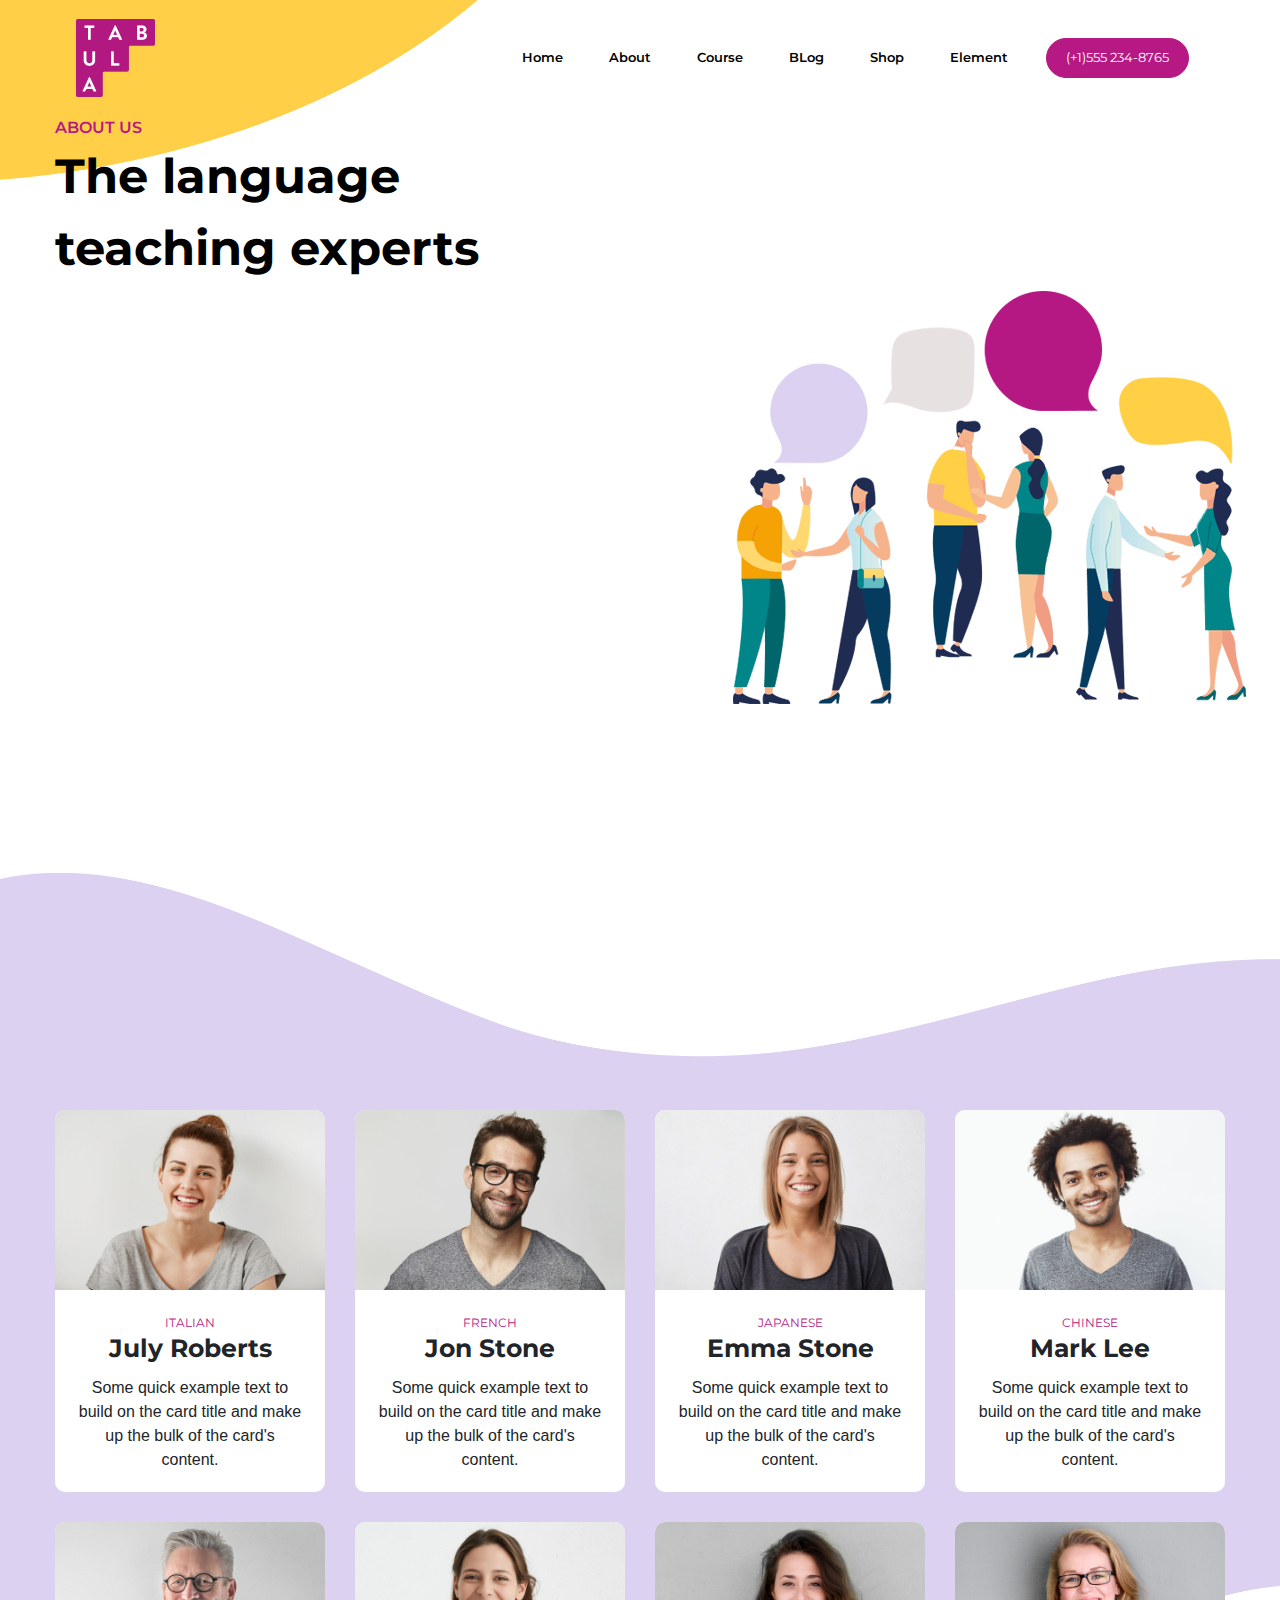
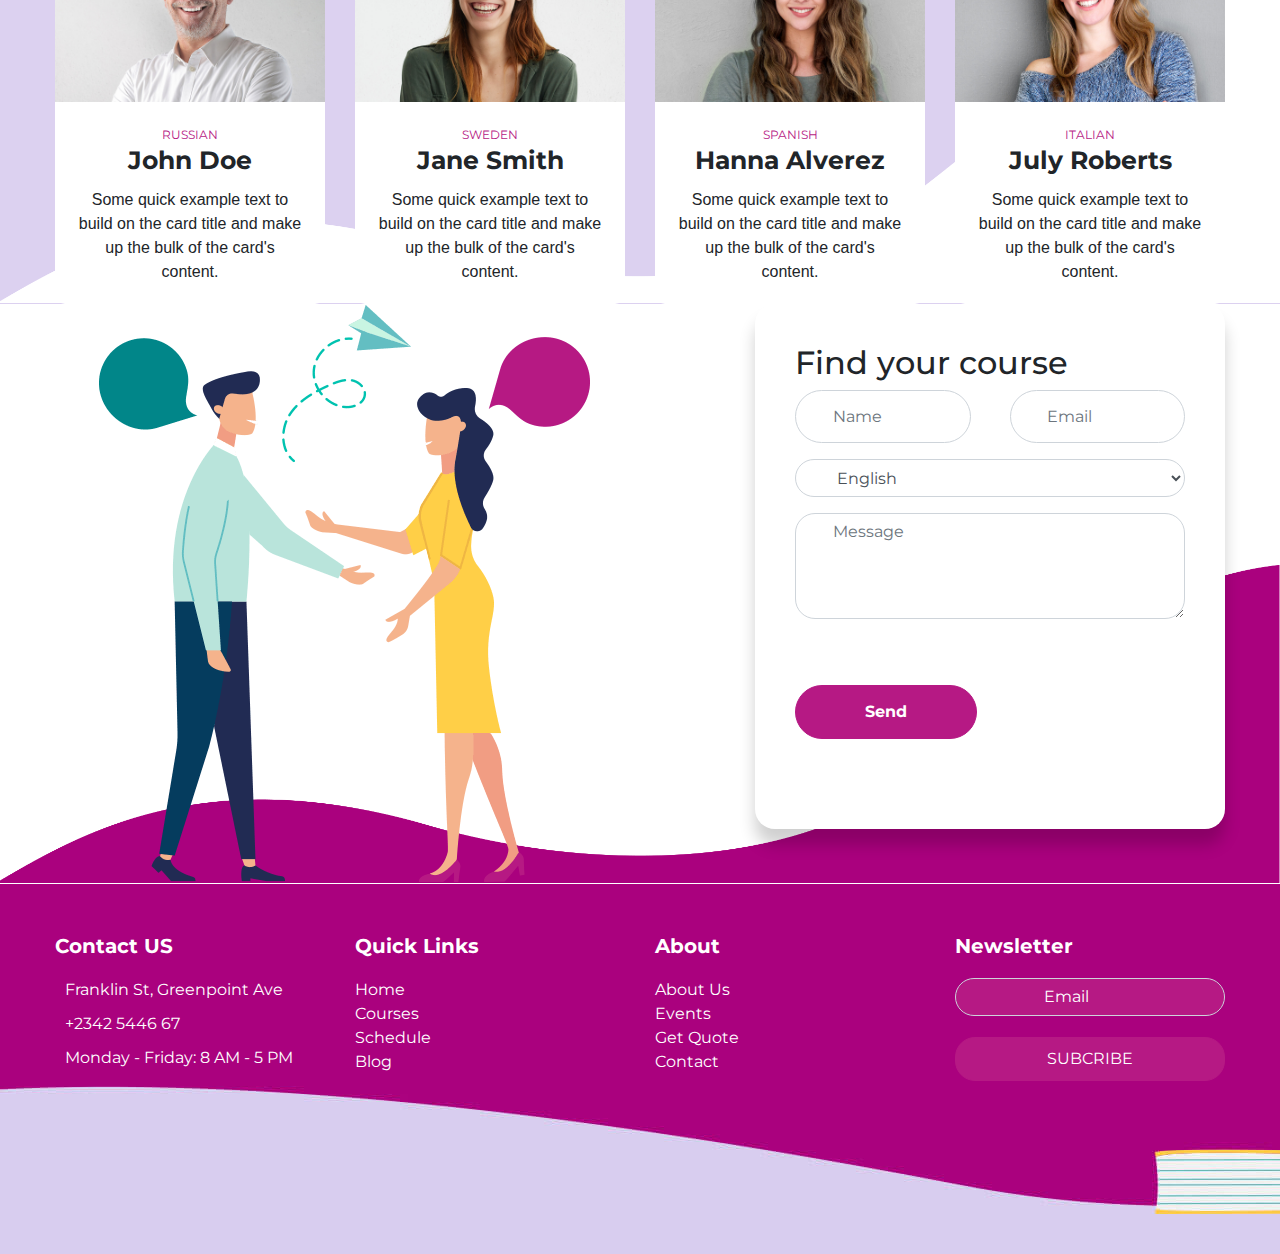
==== index.html @ 640b819b "posted" ====
<!doctype html>
<html lang="en">

<head>
    <title>Title</title>
    <!-- Required meta tags -->
    <meta charset="utf-8">
    <meta name="viewport" content="width=device-width, initial-scale=1, shrink-to-fit=no">
    <!-- Google font -->
    <link rel="preconnect" href="https://fonts.googleapis.com">
    <link rel="preconnect" href="https://fonts.gstatic.com" crossorigin>
    <link href="https://fonts.googleapis.com/css2?family=Montserrat:wght@300;400;700&display=swap" rel="stylesheet">
    <!-- Bootstrap CSS -->
    <link rel="stylesheet" href="https://stackpath.bootstrapcdn.com/bootstrap/4.3.1/css/bootstrap.min.css"
        integrity="sha384-ggOyR0iXCbMQv3Xipma34MD+dH/1fQ784/j6cY/iJTQUOhcWr7x9JvoRxT2MZw1T" crossorigin="anonymous">
    <!-- fontawesome -->
    <link rel="stylesheet" href="https://cdnjs.cloudflare.com/ajax/libs/font-awesome/6.2.1/css/all.min.css"
        integrity="sha512-MV7K8+y+gLIBoVD59lQIYicR65iaqukzvf/nwasF0nqhPay5w/9lJmVM2hMDcnK1OnMGCdVK+iQrJ7lzPJQd1w=="
        crossorigin="anonymous" referrerpolicy="no-referrer" />
    <style>
      
        
    </style>
    <link rel="stylesheet" href="./css/style.css">
</head>

<body>
    <div class="wrap-header">
        <div class="container">
            <!-- nav -->
            <nav id="myNavbar" class="navbar navbar-expand-lg zar  justify-content-lg-between">
                <!-- brand -->
                <a class="navbar-brand" href="#">
                    <img src="./images/crest.png" />
                </a>



                <!-- navbar -->
                <div class="wraper-nav">
                    <div class=" navbar-collapse" id="navbarNavDropdown">
                        <ul class="navbar-nav">
                            <li class="nav-item">
                                <a class="nav-link" href="#home" data-toggle="home">Home</span></a>
                                <ul class="collapse d-lg-none list-unstyled" id="home">
                                    <li>Wavy</li>
                                    <hr class="d-none d-lg-block">
                                    <li>Suny</li>
                                    <hr class="d-none d-lg-block">
                                    <li>Shady</li>
                                </ul>
                            </li>
                            <li class="nav-item">
                                <a class="nav-link" href="#about" data-toggle="collapse">About</a>
                                <ul class="collapse d-lg-none list-unstyled" id="about">
                                    <li>About Us</li>
                                    <hr class="d-none d-lg-block">
                                    <li>About Me</li>
                                    <hr class="d-none d-lg-block">
                                    <li>Out Team</li>
                                    <hr class="d-none d-lg-block">
                                    <li>History</li>
                                    <hr class="d-none d-lg-block">
                                    <li>Testimonials</li>
                                    <hr class="d-none d-lg-block">
                                    <li>Contact</li>
                                    <hr class="d-none d-lg-block">
                                    <li>Comming Soon</li>
                                    <hr class="d-none d-lg-block">
                                    <li>404</li>
                                </ul>
                            </li>
                            <li class="nav-item">
                                <a class="nav-link" href="#course" data-toggle="collapse">Course</a>
                                <ul class="collapse d-lg-none list-unstyled" id="course">
                                    <li>Courses</li>
                                    <hr class="d-none d-lg-block">
                                    <li>Single Courses</li>
                                    <hr class="d-none d-lg-block">
                                    <li>Schedule</li>
                                    <hr class="d-none d-lg-block">
                                    <li>Workshop</li>
                                    <hr class="d-none d-lg-block">
                                    <li>Workshop & Events</li>
                                    <hr class="d-none d-lg-block">
                                    <li>Get Quote</li>
                                </ul>
                            </li>
                            <li class="nav-item" id="check">
                                <a href="#blog" data-toggle="collapse" class="nav-link">BLog</a>
                                <ul class="collapse d-lg-none list-unstyled" id="blog">
                                    <li>Standard View</li>
                                    <hr class="d-none d-lg-block">
                                    <li>Columns view</li>
                                    <hr class="d-none d-lg-block">
                                    <li>Simple view</li>
                                    <hr class="d-none d-lg-block">
                                    <li>Grid View</li>
                                    <hr class="d-none d-lg-block">
                                    <li>Workshop & Events</li>
                                    <hr class="d-none d-lg-block">
                                    <li>Get Quote</li>
                                </ul>
                            </li>
                            <li class="nav-item">
                                <a class="nav-link" data-toggle="collapse" href="#shop">Shop</a>
                                <ul class="collapse d-lg-none list-unstyled" id="shop">
                                    <li>Products</li>
                                    <hr class="d-none d-lg-block">
                                    <li>Card</li>
                                    <hr class="d-none d-lg-block">
                                    <li>Checkout</li>
                                    <hr class="d-none d-lg-block">
                                    <li>My Account</li>
                                </ul>
                            </li>
                            <li class="nav-item">
                                <a class="nav-link" data-toggle="collapse" href="#element">Element</a>
                                <ul class="collapse d-lg-none list-unstyled" id="element">
                                    <li>Base</li>
                                    <hr class="d-none d-lg-block">
                                    <li>Common</li>
                                    <hr class="d-none d-lg-block">
                                    <li>Presentational</li>
                                </ul>
                            </li>
                        </ul>
                        <button><i class="fa-solid fa-phone"></i> (+1)555 234-8765</button>
                        <div class="social">
                            <a href="#"><i class="fa-brands fa-twitter"></i></a>
                            <a href="#"><i class="fa-brands fa-facebook-f"></i></a>
                            <a href="#"><i class="fa-brands fa-youtube"></i></a>
                            <a href="#"><i class="fa-brands fa-instagram"></i></a>
                        </div>
                    </div>
                </div>
            </nav>
            <div class="content">
                <div class="box d-lg-none">
                    <button id="btnOpen"><i class="fa-solid fa-bars"></i></button>
                    <a class="logoFake" href="">
                        <img src="./images/crest.png" alt="" style="width: 50px;">
                    </a>
                </div>
                <span class="about-us">About us</span><br/>
                <span class="about-us-content">The language<br/> teaching experts</span>
            </div>
        </div>
    </div>
    <div class="intro">
        <div class="container">
            <div class="row">
                <div class="col-sm-6 col-lg-3">
                    <div class="card">
                        <img src="./images/teacher_1.jpg" class="card-img-top" alt="...">
                        <div class="card-body text-center">
                            <span class="card-country">ITALIAN</span>
                            <h5 class="card-title">July Roberts</h5>
                            <p class="card-text">Some quick example text to build on the card title and make up the bulk
                                of
                                the card's content.</p>
                        </div>
                    </div>
                </div>
                <div class="col-sm-6 col-lg-3">
                    <div class="card">
                        <img src="./images/teacher_2.jpg" class="card-img-top" alt="...">
                        <div class="card-body text-center">
                            <span class="card-country">FRENCH</span>
                            <h5 class="card-title">Jon Stone</h5>
                            <p class="card-text">Some quick example text to build on the card title and make up the bulk
                                of
                                the card's content.</p>
                        </div>
                    </div>
                </div>
                <div class="col-sm-6 col-lg-3">
                    <div class="card">
                        <img src="./images/teacher_3.jpg" class="card-img-top" alt="...">
                        <div class="card-body text-center">
                            <span class="card-country">JAPANESE</span>
                            <h5 class="card-title">Emma Stone</h5>
                            <p class="card-text">Some quick example text to build on the card title and make up the bulk
                                of
                                the card's content.</p>
                        </div>
                    </div>
                </div>
                <div class="col-sm-6 col-lg-3">
                    <div class="card">
                        <img src="./images/teacher_4.jpg" class="card-img-top" alt="...">
                        <div class="card-body text-center">
                            <span class="card-country">CHINESE</span>
                            <h5 class="card-title">Mark Lee</h5>
                            <p class="card-text">Some quick example text to build on the card title and make up the bulk
                                of
                                the card's content.</p>
                        </div>
                    </div>
                </div>
                <div class="col-sm-6 col-lg-3">
                    <div class="card">
                        <img src="./images/teacher_5.jpg" class="card-img-top" alt="...">
                        <div class="card-body text-center">
                            <span class="card-country">RUSSIAN</span>
                            <h5 class="card-title">John Doe</h5>
                            <p class="card-text">Some quick example text to build on the card title and make up the bulk
                                of
                                the card's content.</p>
                        </div>
                    </div>
                </div>
                <div class="col-sm-6 col-lg-3">
                    <div class="card">
                        <img src="./images/teacher_6.jpg" class="card-img-top" alt="...">
                        <div class="card-body text-center">
                            <span class="card-country">SWEDEN</span>
                            <h5 class="card-title">Jane Smith</h5>
                            <p class="card-text">Some quick example text to build on the card title and make up the bulk
                                of
                                the card's content.</p>
                        </div>
                    </div>
                </div>
                <div class="col-sm-6 col-lg-3">
                    <div class="card">
                        <img src="./images/teacher_7.jpg" class="card-img-top" alt="...">
                        <div class="card-body text-center">
                            <span class="card-country">SPANISH</span>
                            <h5 class="card-title">Hanna Alverez</h5>
                            <p class="card-text">Some quick example text to build on the card title and make up the bulk
                                of
                                the card's content.</p>
                        </div>
                    </div>
                </div>
                <div class="col-sm-6 col-lg-3">
                    <div class="card">
                        <img src="./images/teacher_8.jpg" class="card-img-top" alt="...">
                        <div class="card-body text-center">
                            <span class="card-country">ITALIAN</span>
                            <h5 class="card-title">July Roberts</h5>
                            <p class="card-text">Some quick example text to build on the card title and make up the bulk
                                of
                                the card's content.</p>
                        </div>
                    </div>
                </div>

            </div>
        </div>
    </div>
    <div class="looking">

        <div class="container">
            <div class="row">
                <div class="col-lg-7">
                    <img src="./images/conatct_inner.png" alt="">
                </div>
                <div class="col-lg-5">

               
                <form>
                    <h2>Find your course</h2>
                    <div class="d-flex justify-content-between">

                        <div class="form-group">
                            <i class="icon fa-regular fa-user"></i>
                            <input type="text" class="form-control" name="" id="" aria-describedby="helpId" placeholder="Name">
                        </div>
                        <div class="form-group">
                            <i class="icon fa-regular fa-envelope"></i>
                            <input type="text" class="form-control" name="" id="" aria-describedby="helpId" placeholder="Email">
                        </div>
                    </div>
                 
                    <div class="form-group" style="width:100%">
                       <i class="icon fa-solid fa-graduation-cap"></i>
                        <select class="form-control">
                            <option selected>English</option>
                            <option>French</option>
                            <option>Spanish</option>
                            <option>German</option>
                        </select>
                    </div>
                    <div class="form-group" style="width:100%">
                        <i class="icon-text-area fa-regular fa-message"></i>
                        <textarea class="form-control" placeholder="Message" rows="3"></textarea>
                    </div>
                    
                    <button>Send</button>
                </form>
            </div>
            </div>
        </div>
    </div>
    <div class="footer">
        <div class="container">
            <div class="row">
                <div class="col-6 col-lg-3">
                    <h5>Contact US</h5>
                    <div class="address">
                        <i class="fa-solid fa-location-dot"></i><span>   Franklin St, Greenpoint Ave</span>
                    </div>
                    <div class="address">
                        <i class="fa-solid fa-phone"></i>
                        <span>+2342 5446 67</span>
                    </div>
                    <div class="address">
                        <i class="fa-solid fa-clock"></i>
                        <span>Monday - Friday: 8 AM - 5 PM</span>
                    </div>
                    <div class="social">
                        <i class="fa-brands fa-twitter"></i>
                        <i class="fa-brands fa-facebook-f"></i>
                        <i class="fa-brands fa-youtube"></i>
                        <i class="fa-brands fa-instagram"></i>
                    </div>
                </div>
                <div class="col-6 col-lg-3">
                    <h5>Quick Links</h5>
                    <ul class="list-unstyled">
                        <li><a href="#">Home</a></li>
                        <li><a href="#">Courses</a></li>
                        <li><a href="#">Schedule</a></li>
                        <li><a href="#">Blog</a></li>
                    </ul>
                </div>
                <div class="col-6 col-lg-3">
                    <h5>About</h5>
                    <ul class="list-unstyled">
                        <li><a href="#">About Us</a></li>
                        <li><a href="#">Events</a></li>
                        <li><a href="#">Get Quote</a></li>
                        <li><a href="#">Contact</a></li>
                    </ul>
                </div>
                <div class="col-6 col-lg-3">
                    <h5>Newsletter</h5>
                    <div class="form-group">
                      <input type="text" class="form-control" name="" id="" aria-describedby="helpId" placeholder="                   Email">
                    </div>
                    <button class="subcribe">SUBCRIBE</button>
                </div>
            </div>
        </div>
    </div>

    <!-- Optional JavaScript -->
    <!-- jQuery first, then Popper.js, then Bootstrap JS -->
    <script src="https://code.jquery.com/jquery-3.3.1.slim.min.js"
        integrity="sha384-q8i/X+965DzO0rT7abK41JStQIAqVgRVzpbzo5smXKp4YfRvH+8abtTE1Pi6jizo"
        crossorigin="anonymous"></script>
    <script src="https://cdnjs.cloudflare.com/ajax/libs/popper.js/1.14.7/umd/popper.min.js"
        integrity="sha384-UO2eT0CpHqdSJQ6hJty5KVphtPhzWj9WO1clHTMGa3JDZwrnQq4sF86dIHNDz0W1"
        crossorigin="anonymous"></script>
    <script src="https://stackpath.bootstrapcdn.com/bootstrap/4.3.1/js/bootstrap.min.js"
        integrity="sha384-JjSmVgyd0p3pXB1rRibZUAYoIIy6OrQ6VrjIEaFf/nJGzIxFDsf4x0xIM+B07jRM"
        crossorigin="anonymous"></script>
    <script>
        $(document).ready(function () {
            let count = 2;
            $("#btnOpen")[0].onclick = () => {
                if (count % 2 === 0) {
                    $("#myNavbar")[0].classList.add("navbar-to-right")
                    $(".logoFake")[0].style.visibility = "hidden"
                    $("#btnOpen")[0].innerHTML = `<i class="fa-solid fa-xmark"></i>`
                    $(".wrap-header")[0].classList.add("mgleft")
                    $("body")[0].classList.add("overflow")
                } else {
                    $("#myNavbar")[0].classList.remove("navbar-to-right")
                    $(".wrap-header")[0].classList.remove("mgleft")
                    $(".logoFake")[0].style.visibility = "visible"
                    $("#btnOpen")[0].innerHTML = `<i class="fa-solid fa-bars"></i>`
                    $("body")[0].classList.remove("overflow")
                }
                count++
            }
            $(".nav-item").each((index) => {
                $(".nav-item")[index].onmouseenter = () => {
                    console.log($(".nav-item"));
                    if ($(window).width() > 992) {
                        $(".nav-item")[index].classList.add("dropdown")
                        $(".nav-item a")[index].classList.add("dropdown")
                        $(".nav-item a")[index].setAttribute("data-toggle", "dropdown")
                        $(".nav-item ul")[index].classList.add("dropdown-menu")
                        $(".nav-item ul")[index].classList.add("show")
                        $(".nav-item ul")[index].classList.remove("collapse")
                        $(".nav-item ul")[index].classList.remove("d-lg-none")
                    }
                }
                $(".nav-item")[index].onmouseleave = () => {
                    if ($(window).width() > 992) {
                        $(".nav-item")[index].classList.remove("dropdown")
                        $(".nav-item a")[index].setAttribute("data-toggle", "collapse")
                        $(".nav-item ul")[index].classList.remove("dropdown-menu")
                        $(".nav-item ul")[index].classList.remove("show")
                        $(".nav-item ul")[index].classList.add("collapse")
                        $(".nav-item ul")[index].classList.add("d-lg-none")
                    }
                }
          
            })
        })
    </script>
</body>

</html>
---- css/style.css ----
* {
  margin: 0;
  padding: 0;
  box-sizing: border-box;
}

html, body {
  font-family: "Montserrat", sans-serif;
}

.wrap-header {
  background-image: url("../images/yellow_top_wave_01.png"), url("../images/hero_team.png"), url("../images/Violet_top_left_wave.png");
  background-position: left top, right, bottom;
  background-repeat: no-repeat, no-repeat, no-repeat;
  background-size: contain, auto, contain;
  height: 120vh;
  transition: all 0.5s;
}
.wrap-header #myNavbar {
  font-weight: 600;
  font-size: 0.8rem;
}
.wrap-header #myNavbar .social i {
  color: black;
  margin-left: 5px;
}
.wrap-header #myNavbar .social i:hover {
  color: #b61984;
}
.wrap-header #myNavbar button {
  background-color: transparent;
  color: white;
  padding: 10px 20px;
  border-radius: 20px;
  border: none;
  position: relative;
  z-index: 1;
}
.wrap-header #myNavbar button::before {
  content: "";
  width: 100%;
  height: 100%;
  position: absolute;
  top: 0px;
  left: 0px;
  border-radius: 20px;
  border: 1px solid #b61984;
  background-color: #b61984;
  z-index: -2;
}
.wrap-header #myNavbar button::after {
  content: "";
  width: 100%;
  height: 100%;
  position: absolute;
  top: 0px;
  left: 0px;
  border-radius: 20px;
  transform: scale(0);
  transition: all 0.15s;
  z-index: -1;
}
.wrap-header #myNavbar button:hover {
  color: #b61984;
}
.wrap-header #myNavbar button:hover::after {
  background-color: white;
  color: #b61984;
  border: 1px solid #b61984;
  transform: scale(1);
}
.wrap-header #myNavbar button:focus-visible {
  outline: none;
}
.wrap-header #myNavbar .wraper-nav .nav-item {
  margin-right: 30px;
}
.wrap-header #myNavbar .wraper-nav .nav-item .nav-link {
  color: black;
}
.wrap-header #myNavbar .wraper-nav .dropdown-menu {
  /* background-color: yellow; */
  padding: 10px;
  box-shadow: 0 8px 16px 0 rgba(0, 0, 0, 0.19);
  border: none;
  border-radius: 0px;
}
.wrap-header #myNavbar .wraper-nav .dropdown-menu li {
  padding: 8px;
  font-size: 0.6rem;
}
.wrap-header #myNavbar .wraper-nav .dropdown-menu li:hover {
  color: #b61984;
}
.wrap-header #myNavbar .wraper-nav .dropdown-menu hr {
  margin: 0;
  padding: 0;
}
.wrap-header .content {
  transition: all 0.5s;
}
.wrap-header .content #btnOpen {
  background-color: transparent;
  border: none;
}
.wrap-header .content .about-us {
  color: #b61984;
  font-weight: 600;
  text-transform: uppercase;
  margin-top: 100px;
}
.wrap-header .content .about-us-content {
  color: black;
  font-size: 3rem;
  font-weight: 700;
}
.wrap-header .navbar-to-right {
  transform: translateX(0px) !important;
}

.mgleft {
  margin-left: 300px;
  /* overflow: hidden; */
}

.overflow {
  overflow: hidden;
}

@media (max-width: 992px) {
  #myNavbar {
    position: absolute;
    top: 0;
    left: 0;
    width: 300px;
    height: 100vh;
    background-color: white;
    transform: translateX(-300px);
    transition: all 0.5s;
    overflow-y: auto;
    text-align: center;
  }
  .navbar {
    justify-content: center !important;
    flex-direction: column;
    flex-wrap: nowrap;
  }
}
@media (min-width: 992px) {
  .mgleft {
    margin-left: 0px;
    /* overflow: auto; */
  }
  .overflow {
    overflow-x: hidden;
    overflow-y: auto;
  }
}
@media (min-width: 1200px) {
  .container {
    max-width: 1200px;
  }
}
.intro {
  width: 100%;
  /* height: 100vh; */
  background-image: url("/images/Wave_White_bottom_right_shape_01.png");
  background-color: #dcd1f0;
  background-position: cover;
  background-repeat: no-repeat;
  background-position: bottom;
  background-size: 100%;
}
.intro .card {
  margin-top: 30px;
  border: none;
  overflow: hidden;
  transition: all 0.15s;
  border-radius: 10px;
}
.intro .card:hover {
  box-shadow: 0 16px 16px 0 rgba(0, 0, 0, 0.19);
}
.intro .card .img {
  transition: all 0.15s;
}
.intro .card .img:hover {
  transform: scale(1.05);
}
.intro .card .card-country {
  color: #b61984;
  font-size: 0.75rem;
}
.intro .card .card-title {
  font-size: 1.55rem;
  font-weight: 700;
}
.intro .card .card-text {
  font-family: Roboto, Oxygen, Ubuntu, Cantarell, "Open Sans", "Helvetica Neue", sans-serif;
}

/* looking */
.looking {
  background-image: url("../images/accent_bottom_wave_01.png");
  background-size: 100%;
  background-repeat: no-repeat;
  background-position: bottom;
}
.looking form {
  box-shadow: 0 16px 16px 0 rgba(0, 0, 0, 0.19);
  padding: 40px;
  border-radius: 20px;
  background-color: white;
}
.looking form .form-group {
  width: 45%;
  position: relative;
}
.looking form .form-group .icon {
  position: absolute;
  top: 50%;
  transform: translateY(-50%);
  left: 0.9rem;
  color: #b61984;
}
.looking form .form-group input {
  padding-left: 2.3rem;
  border-radius: 40px;
  padding-top: 1.6rem;
  padding-bottom: 1.6rem;
}
.looking form .form-group select {
  padding-left: 2.3rem;
  border-radius: 40px;
}
.looking form .form-group .icon-text-area {
  position: absolute;
  top: 0.8rem;
  left: 0.9rem;
  color: #b61984;
}
.looking form .form-group textarea {
  padding-left: 2.3rem;
  border-radius: 20px;
  padding-bottom: 1.6rem;
}
.looking form button {
  background-color: transparent;
  color: white;
  padding: 10px 20px;
  border-radius: 40px;
  border: none;
  position: relative;
  z-index: 1;
  padding: 15px 70px;
  font-weight: 700;
  margin-top: 50px;
  margin-bottom: 50px;
}
.looking form button::before {
  content: "";
  width: 100%;
  height: 100%;
  position: absolute;
  top: 0px;
  left: 0px;
  border-radius: 40px;
  border: 1px solid #b61984;
  background-color: #b61984;
  z-index: -2;
}
.looking form button::after {
  content: "";
  width: 100%;
  height: 100%;
  position: absolute;
  top: 0px;
  left: 0px;
  border-radius: 40px;
  transform: scale(0);
  transition: all 0.15s;
  z-index: -1;
}
.looking form button:hover {
  color: #b61984;
}
.looking form button:hover::after {
  background-color: white;
  color: #b61984;
  border: 1px solid #b61984;
  transform: scale(1);
}
.looking form button:focus-visible {
  outline: none;
}

.footer {
  background-image: url("../images/footer_background.jpg");
  background-position: bottom;
  background-repeat: no-repeat;
  padding-top: 50px;
  padding-bottom: 150px;
  color: white;
}
.footer h5 {
  font-weight: 700;
  margin-bottom: 20px;
}
.footer .address {
  margin-bottom: 10px;
  margin-right: 10px;
}
.footer .address i {
  margin-right: 10px;
}
.footer .address span:hover {
  cursor: pointer;
  opacity: 0.8;
}
.footer .social i {
  color: black;
  margin-left: 5px;
}
.footer .social i:hover {
  color: #b61984;
}
.footer .social i {
  color: white;
}
.footer .social i:hover {
  color: black;
  cursor: pointer;
}
.footer ul li a {
  text-decoration: none;
  color: white;
}
.footer ul li a:hover {
  opacity: 0.8;
}
.footer input {
  border-radius: 20px;
  background-color: #b61984;
  color: white !important;
}
.footer input:focus {
  background-color: #b61984;
}
.footer input::-moz-placeholder {
  color: white;
}
.footer input:-ms-input-placeholder {
  color: white;
}
.footer input::placeholder {
  color: white;
}
.footer button {
  background-color: transparent;
  color: white;
  padding: 10px 20px;
  border-radius: 20px;
  border: none;
  position: relative;
  z-index: 1;
  width: 100%;
  margin-top: 5px;
}
.footer button::before {
  content: "";
  width: 100%;
  height: 100%;
  position: absolute;
  top: 0px;
  left: 0px;
  border-radius: 20px;
  border: 1px solid #b61984;
  background-color: #b61984;
  z-index: -2;
}
.footer button::after {
  content: "";
  width: 100%;
  height: 100%;
  position: absolute;
  top: 0px;
  left: 0px;
  border-radius: 20px;
  transform: scale(0);
  transition: all 0.15s;
  z-index: -1;
}
.footer button:hover {
  color: #b61984;
}
.footer button:hover::after {
  background-color: white;
  color: #b61984;
  border: 1px solid #b61984;
  transform: scale(1);
}
.footer button:focus-visible {
  outline: none;
}/*# sourceMappingURL=style.css.map */
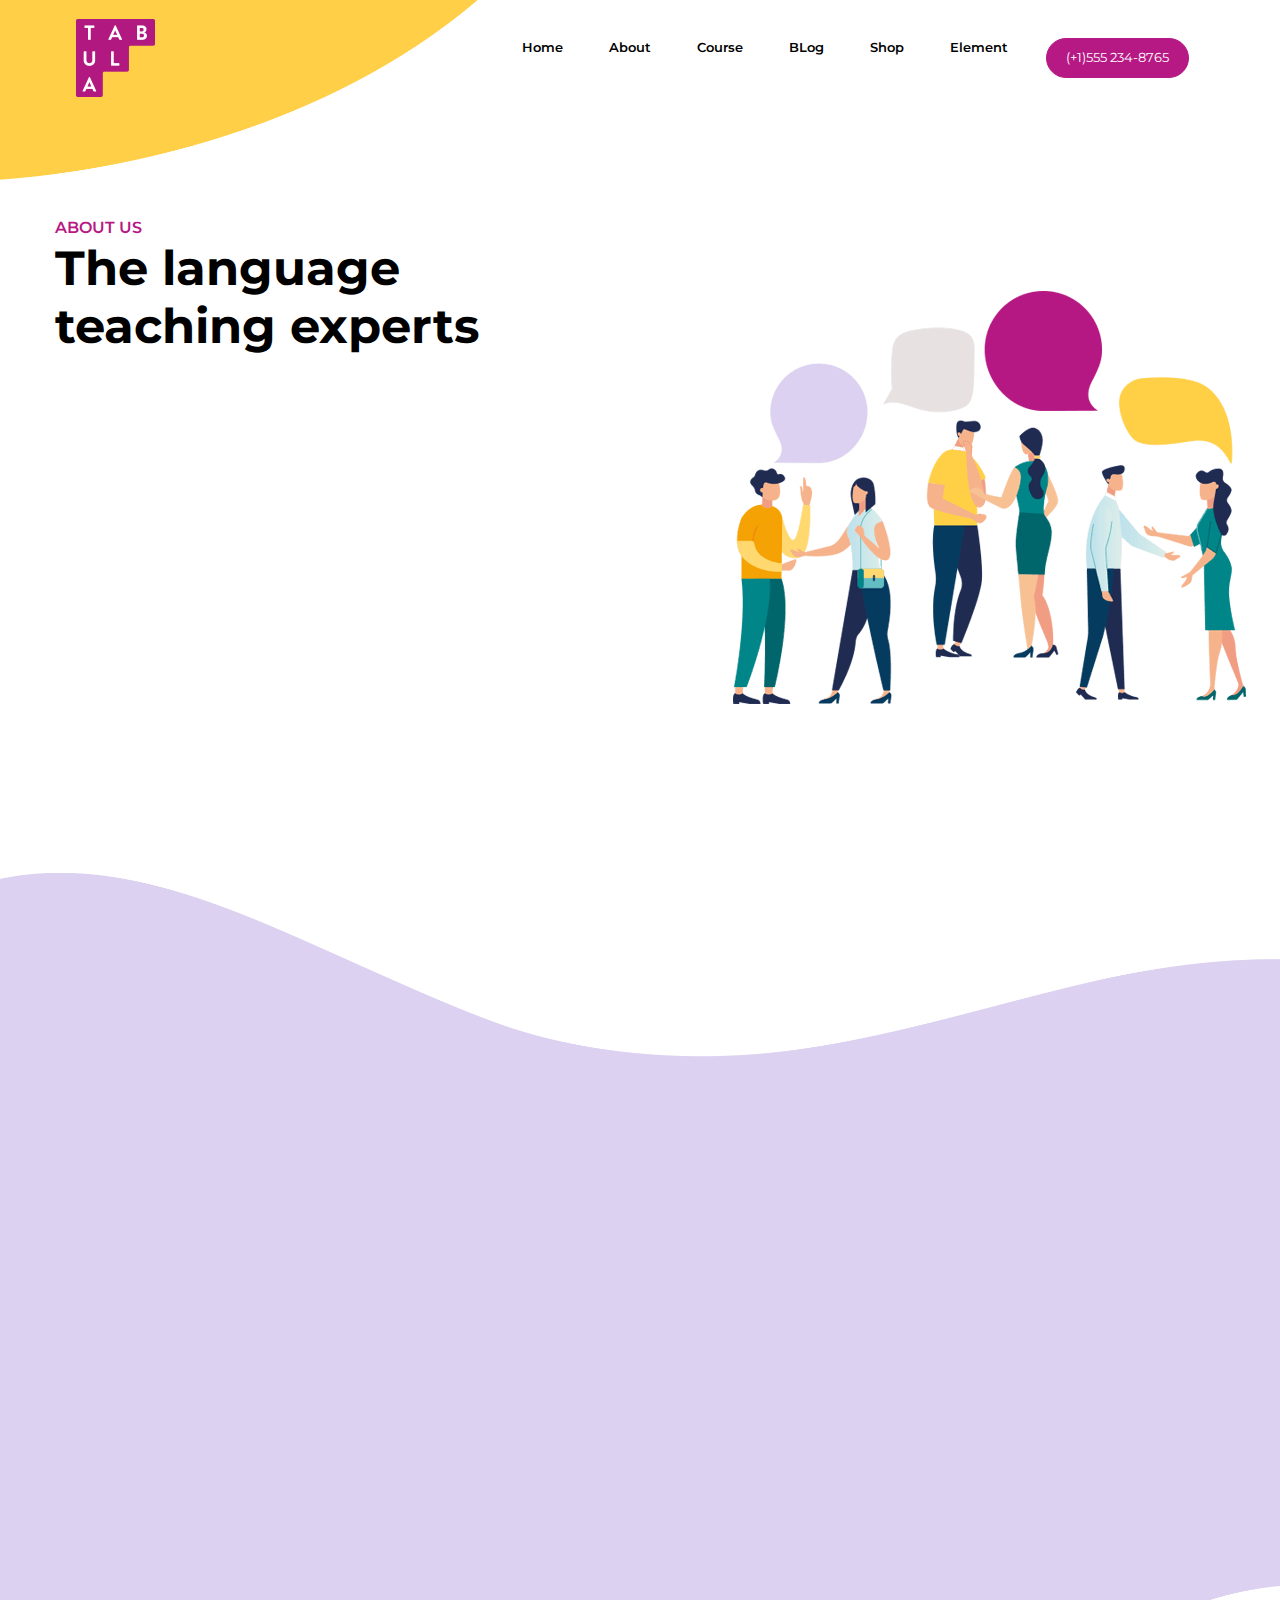
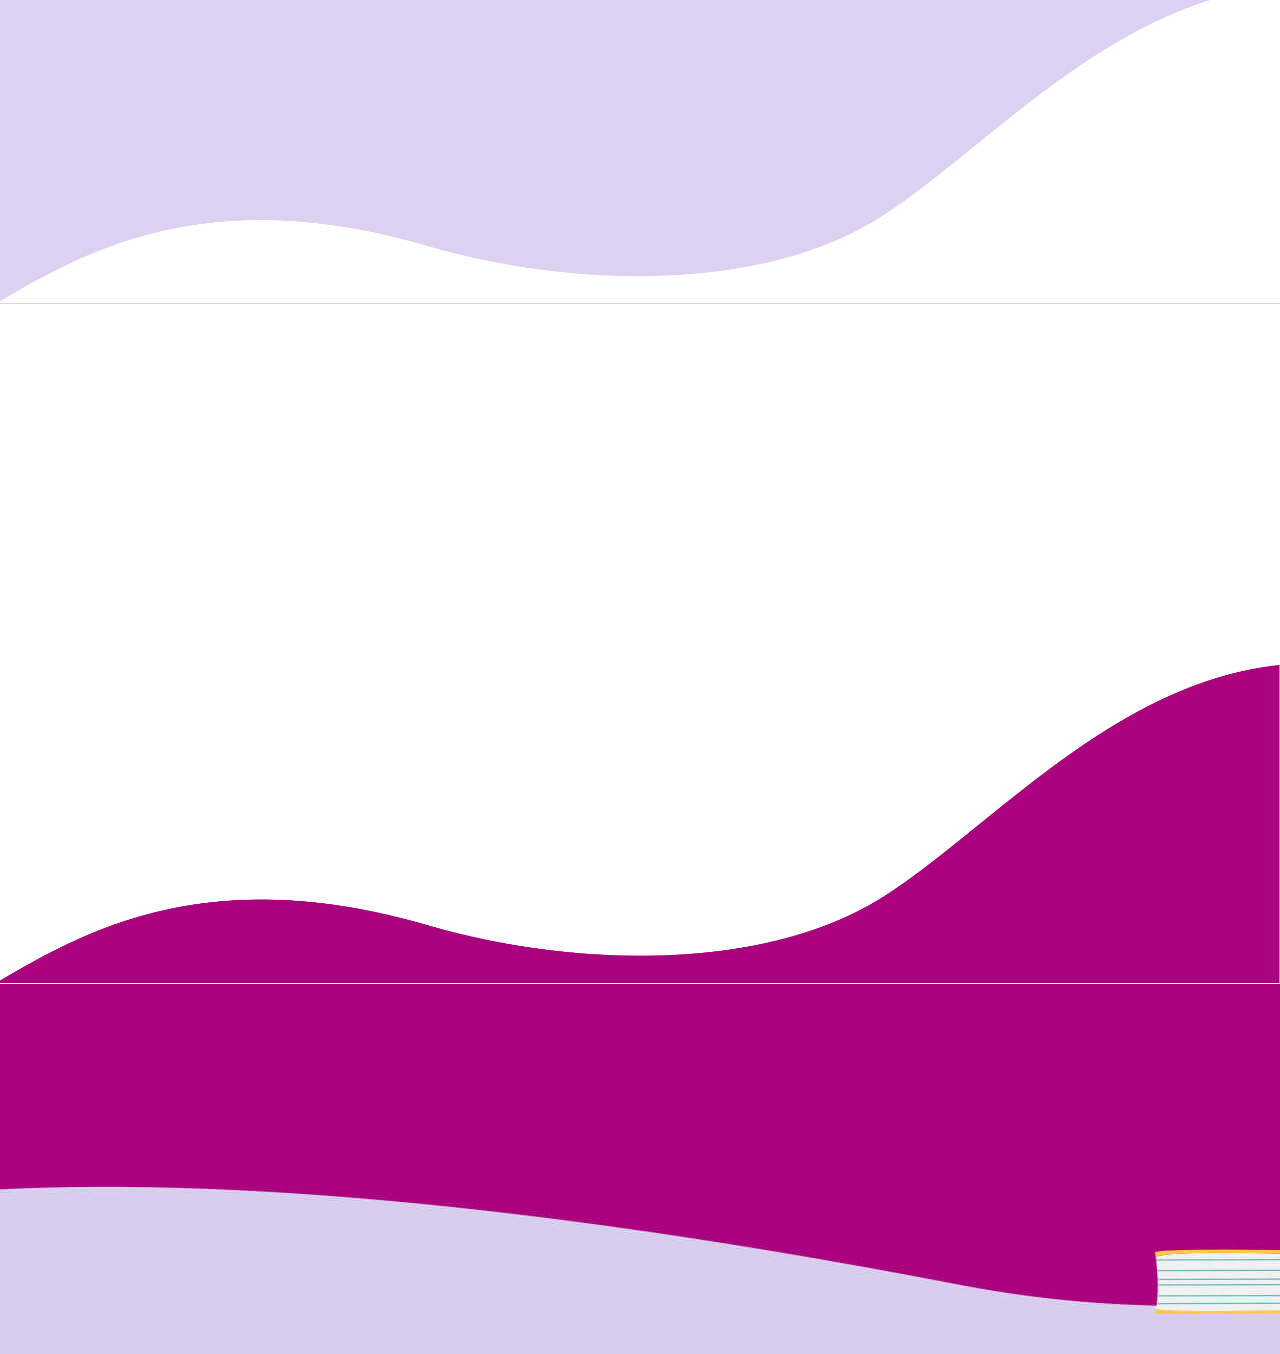
==== commit 70807e27: "updated" ====
--- a/index.html
+++ b/index.html
@@ -17,10 +17,8 @@
     <link rel="stylesheet" href="https://cdnjs.cloudflare.com/ajax/libs/font-awesome/6.2.1/css/all.min.css"
         integrity="sha512-MV7K8+y+gLIBoVD59lQIYicR65iaqukzvf/nwasF0nqhPay5w/9lJmVM2hMDcnK1OnMGCdVK+iQrJ7lzPJQd1w=="
         crossorigin="anonymous" referrerpolicy="no-referrer" />
-    <style>
-      
-        
-    </style>
+    <!-- style animation -->
+    <link rel="stylesheet" href="https://cdnjs.cloudflare.com/ajax/libs/animate.css/4.1.1/animate.min.css" />
     <link rel="stylesheet" href="./css/style.css">
 </head>
 
@@ -28,19 +26,16 @@
     <div class="wrap-header">
         <div class="container">
             <!-- nav -->
-            <nav id="myNavbar" class="navbar navbar-expand-lg zar  justify-content-lg-between">
+            <nav id="myNavbar" class="navbar navbar-expand-lg  justify-content-lg-between">
                 <!-- brand -->
                 <a class="navbar-brand" href="#">
                     <img src="./images/crest.png" />
                 </a>
-
-
-
                 <!-- navbar -->
                 <div class="wraper-nav">
                     <div class=" navbar-collapse" id="navbarNavDropdown">
-                        <ul class="navbar-nav">
-                            <li class="nav-item">
+                        <ul class="navbar-nav ">
+                            <li class="nav-item nav-item-hover">
                                 <a class="nav-link" href="#home" data-toggle="home">Home</span></a>
                                 <ul class="collapse d-lg-none list-unstyled" id="home">
                                     <li>Wavy</li>
@@ -142,15 +137,19 @@
                         <img src="./images/crest.png" alt="" style="width: 50px;">
                     </a>
                 </div>
-                <span class="about-us">About us</span><br/>
-                <span class="about-us-content">The language<br/> teaching experts</span>
+                <div class="header-content animate__animated animate__fadeInLeft wow">
+
+                    <span class="about-us">About us</span><br />
+                    
+                    <h1 class="about-us-content ">The language <br>teaching experts</h1>
+                </div>
             </div>
         </div>
     </div>
     <div class="intro">
         <div class="container">
             <div class="row">
-                <div class="col-sm-6 col-lg-3">
+                <div class="col-sm-6 col-lg-3 animate__animated animate__fadeIn wow animate__delay-1s ">
                     <div class="card">
                         <img src="./images/teacher_1.jpg" class="card-img-top" alt="...">
                         <div class="card-body text-center">
@@ -162,7 +161,7 @@
                         </div>
                     </div>
                 </div>
-                <div class="col-sm-6 col-lg-3">
+                <div class="col-sm-6 col-lg-3 animate__animated animate__fadeIn wow animate__delay-2s">
                     <div class="card">
                         <img src="./images/teacher_2.jpg" class="card-img-top" alt="...">
                         <div class="card-body text-center">
@@ -174,7 +173,7 @@
                         </div>
                     </div>
                 </div>
-                <div class="col-sm-6 col-lg-3">
+                <div class="col-sm-6 col-lg-3 animate__animated animate__fadeIn wow animate__delay-3s">
                     <div class="card">
                         <img src="./images/teacher_3.jpg" class="card-img-top" alt="...">
                         <div class="card-body text-center">
@@ -186,7 +185,7 @@
                         </div>
                     </div>
                 </div>
-                <div class="col-sm-6 col-lg-3">
+                <div class="col-sm-6 col-lg-3 animate__animated animate__fadeIn wow animate__delay-4s">
                     <div class="card">
                         <img src="./images/teacher_4.jpg" class="card-img-top" alt="...">
                         <div class="card-body text-center">
@@ -198,7 +197,7 @@
                         </div>
                     </div>
                 </div>
-                <div class="col-sm-6 col-lg-3">
+                <div class="col-sm-6 col-lg-3 animate__animated animate__fadeIn wow animate__delay-1s">
                     <div class="card">
                         <img src="./images/teacher_5.jpg" class="card-img-top" alt="...">
                         <div class="card-body text-center">
@@ -210,7 +209,7 @@
                         </div>
                     </div>
                 </div>
-                <div class="col-sm-6 col-lg-3">
+                <div class="col-sm-6 col-lg-3 animate__animated animate__fadeIn wow animate__delay-2s">
                     <div class="card">
                         <img src="./images/teacher_6.jpg" class="card-img-top" alt="...">
                         <div class="card-body text-center">
@@ -222,7 +221,7 @@
                         </div>
                     </div>
                 </div>
-                <div class="col-sm-6 col-lg-3">
+                <div class="col-sm-6 col-lg-3 animate__animated animate__fadeIn wow animate__delay-3s">
                     <div class="card">
                         <img src="./images/teacher_7.jpg" class="card-img-top" alt="...">
                         <div class="card-body text-center">
@@ -234,7 +233,7 @@
                         </div>
                     </div>
                 </div>
-                <div class="col-sm-6 col-lg-3">
+                <div class="col-sm-6 col-lg-3 animate__animated animate__fadeIn wow animate__delay-4s">
                     <div class="card">
                         <img src="./images/teacher_8.jpg" class="card-img-top" alt="...">
                         <div class="card-body text-center">
@@ -254,53 +253,55 @@
 
         <div class="container">
             <div class="row">
-                <div class="col-lg-7">
+                <div class="col-lg-7 animate__animated animate__fadeInLeft wow">
                     <img src="./images/conatct_inner.png" alt="">
                 </div>
-                <div class="col-lg-5">
-
-               
-                <form>
-                    <h2>Find your course</h2>
-                    <div class="d-flex justify-content-between">
-
-                        <div class="form-group">
-                            <i class="icon fa-regular fa-user"></i>
-                            <input type="text" class="form-control" name="" id="" aria-describedby="helpId" placeholder="Name">
-                        </div>
-                        <div class="form-group">
-                            <i class="icon fa-regular fa-envelope"></i>
-                            <input type="text" class="form-control" name="" id="" aria-describedby="helpId" placeholder="Email">
-                        </div>
-                    </div>
-                 
-                    <div class="form-group" style="width:100%">
-                       <i class="icon fa-solid fa-graduation-cap"></i>
-                        <select class="form-control">
-                            <option selected>English</option>
-                            <option>French</option>
-                            <option>Spanish</option>
-                            <option>German</option>
-                        </select>
-                    </div>
-                    <div class="form-group" style="width:100%">
-                        <i class="icon-text-area fa-regular fa-message"></i>
-                        <textarea class="form-control" placeholder="Message" rows="3"></textarea>
-                    </div>
-                    
-                    <button>Send</button>
-                </form>
-            </div>
+                <div class="col-lg-5 animate__animated animate__fadeIn wow">
+
+
+                    <form>
+                        <h2>Find your course</h2>
+                        <div class="d-flex justify-content-between">
+
+                            <div class="form-group">
+                                <i class="icon fa-regular fa-user"></i>
+                                <input type="text" class="form-control" name="" id="" aria-describedby="helpId"
+                                    placeholder="Name">
+                            </div>
+                            <div class="form-group">
+                                <i class="icon fa-regular fa-envelope"></i>
+                                <input type="text" class="form-control" name="" id="" aria-describedby="helpId"
+                                    placeholder="Email">
+                            </div>
+                        </div>
+
+                        <div class="form-group" style="width:100%">
+                            <i class="icon fa-solid fa-graduation-cap"></i>
+                            <select class="form-control">
+                                <option selected>English</option>
+                                <option>French</option>
+                                <option>Spanish</option>
+                                <option>German</option>
+                            </select>
+                        </div>
+                        <div class="form-group" style="width:100%">
+                            <i class="icon-text-area fa-regular fa-message"></i>
+                            <textarea class="form-control" placeholder="Message" rows="3"></textarea>
+                        </div>
+
+                        <button>Send</button>
+                    </form>
+                </div>
             </div>
         </div>
     </div>
     <div class="footer">
         <div class="container">
             <div class="row">
-                <div class="col-6 col-lg-3">
+                <div class="col-6 col-lg-3 animate__animated animate__fadeIn wow animate__delay-1s">
                     <h5>Contact US</h5>
                     <div class="address">
-                        <i class="fa-solid fa-location-dot"></i><span>   Franklin St, Greenpoint Ave</span>
+                        <i class="fa-solid fa-location-dot"></i><span> Franklin St, Greenpoint Ave</span>
                     </div>
                     <div class="address">
                         <i class="fa-solid fa-phone"></i>
@@ -317,7 +318,7 @@
                         <i class="fa-brands fa-instagram"></i>
                     </div>
                 </div>
-                <div class="col-6 col-lg-3">
+                <div class="col-6 col-lg-3 animate__animated animate__fadeIn wow animate__delay-2s">
                     <h5>Quick Links</h5>
                     <ul class="list-unstyled">
                         <li><a href="#">Home</a></li>
@@ -326,7 +327,7 @@
                         <li><a href="#">Blog</a></li>
                     </ul>
                 </div>
-                <div class="col-6 col-lg-3">
+                <div class="col-6 col-lg-3 animate__animated animate__fadeIn wow animate__delay-3s">
                     <h5>About</h5>
                     <ul class="list-unstyled">
                         <li><a href="#">About Us</a></li>
@@ -335,10 +336,11 @@
                         <li><a href="#">Contact</a></li>
                     </ul>
                 </div>
-                <div class="col-6 col-lg-3">
+                <div class="col-6 col-lg-3 animate__animated animate__fadeIn wow animate__delay-4s">
                     <h5>Newsletter</h5>
                     <div class="form-group">
-                      <input type="text" class="form-control" name="" id="" aria-describedby="helpId" placeholder="                   Email">
+                        <input type="text" class="form-control" name="" id="" aria-describedby="helpId"
+                            placeholder="                   Email">
                     </div>
                     <button class="subcribe">SUBCRIBE</button>
                 </div>
@@ -357,6 +359,11 @@
     <script src="https://stackpath.bootstrapcdn.com/bootstrap/4.3.1/js/bootstrap.min.js"
         integrity="sha384-JjSmVgyd0p3pXB1rRibZUAYoIIy6OrQ6VrjIEaFf/nJGzIxFDsf4x0xIM+B07jRM"
         crossorigin="anonymous"></script>
+        <!-- wow -->
+        <script src="./libs/wow.min.js"></script>
+        <script>
+        new WOW().init();
+        </script>
     <script>
         $(document).ready(function () {
             let count = 2;
@@ -384,6 +391,9 @@
                         $(".nav-item a")[index].classList.add("dropdown")
                         $(".nav-item a")[index].setAttribute("data-toggle", "dropdown")
                         $(".nav-item ul")[index].classList.add("dropdown-menu")
+                        $(".nav-item ul")[index].classList.add("animate__animated")
+                        $(".nav-item ul")[index].classList.add("animate__fadeIn")
+                        // animate__animated animate__fadeIn
                         $(".nav-item ul")[index].classList.add("show")
                         $(".nav-item ul")[index].classList.remove("collapse")
                         $(".nav-item ul")[index].classList.remove("d-lg-none")
@@ -399,7 +409,7 @@
                         $(".nav-item ul")[index].classList.add("d-lg-none")
                     }
                 }
-          
+
             })
         })
     </script>
--- a/css/style.css
+++ b/css/style.css
@@ -2,6 +2,10 @@
   margin: 0;
   padding: 0;
   box-sizing: border-box;
+}
+
+:root {
+  --animate-delay: 0.2s;
 }
 
 html, body {
@@ -74,6 +78,7 @@
 }
 .wrap-header #myNavbar .wraper-nav .nav-item {
   margin-right: 30px;
+  padding-bottom: 20px;
 }
 .wrap-header #myNavbar .wraper-nav .nav-item .nav-link {
   color: black;
@@ -96,6 +101,17 @@
   margin: 0;
   padding: 0;
 }
+.wrap-header #myNavbar .wraper-nav .dropdown-menu ::after {
+  content: "";
+  position: absolute;
+  top: 0;
+  left: 10%;
+  transform: translateY(-50%);
+  width: 10px;
+  height: 10px;
+  border-radius: 50%;
+  background-color: #b61984;
+}
 .wrap-header .content {
   transition: all 0.5s;
 }
@@ -103,13 +119,15 @@
   background-color: transparent;
   border: none;
 }
-.wrap-header .content .about-us {
+.wrap-header .content .header-content {
+  margin-top: 100px !important;
+}
+.wrap-header .content .header-content .about-us {
   color: #b61984;
   font-weight: 600;
   text-transform: uppercase;
-  margin-top: 100px;
-}
-.wrap-header .content .about-us-content {
+}
+.wrap-header .content .header-content .about-us-content {
   color: black;
   font-size: 3rem;
   font-weight: 700;
@@ -205,6 +223,7 @@
   background-size: 100%;
   background-repeat: no-repeat;
   background-position: bottom;
+  margin-top: 100px;
 }
 .looking form {
   box-shadow: 0 16px 16px 0 rgba(0, 0, 0, 0.19);
